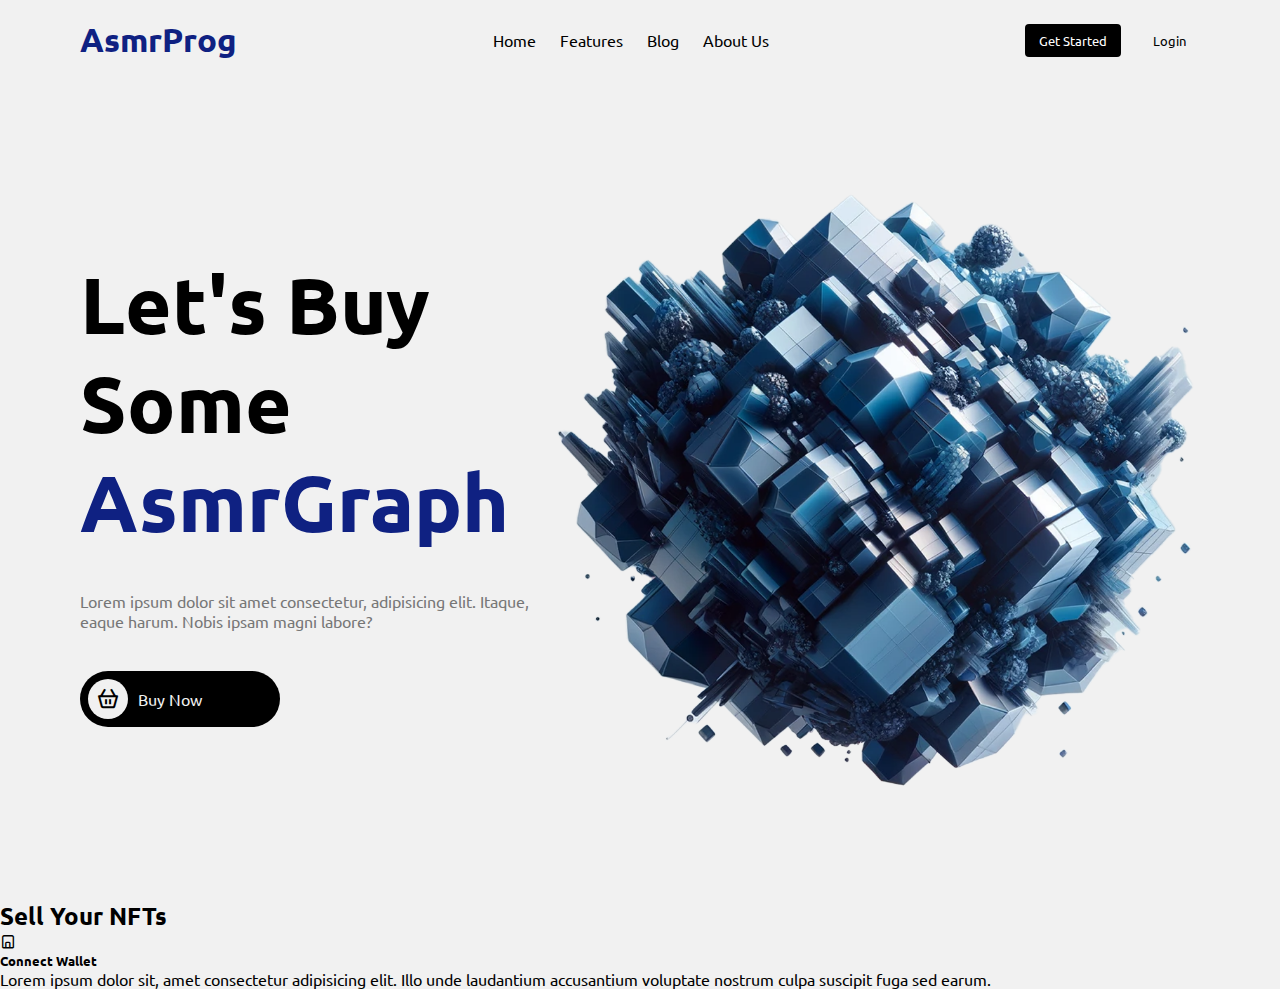
==== Responsive NFT Website/index.html @ 42018807 "Nav Header" ====
<!DOCTYPE html>
<html lang="en">
<head>
    <meta charset="UTF-8">
    <meta name="viewport" content="width=device-width, initial-scale=1.0">
    <link href='https://unpkg.com/boxicons@2.1.4/css/boxicons.min.css' rel='stylesheet'>
    <link rel="stylesheet" href="../Responsive NFT Website/style.css">
    <link rel="icon" type="image/png" href="../Responsive NFT Website/header.png">
    <title>Responsive NFT</title>
</head>

<body>
    <nav>
        <a href="#" class="logo">AsmrProg</a>
        <div class="links">
            <a href="#">Home</a>
            <a href="#">Features</a>
            <a href="#">Blog</a>
            <a href="#">About Us</a>
        </div>
        <div class="login">
            <button class="signup">Get Started</button>
            <button>Login</button>
        </div>
    </nav>

    <header>
        <div class="left">
            <h1>Let's Buy Some <span>AsmrGraph</span></h1>
            <p>Lorem ipsum dolor sit amet consectetur, adipisicing elit. 
            Itaque, eaque harum. Nobis ipsam magni labore?
            </p>
            <a href="#">
                <i class='bx bx-basket' ></i>
                <span>Buy Now</span>
            </a>
        </div>
        <img src="../Responsive NFT Website/header.png">
    </header>
    <h2 class="separator">Sell Your NFTs</h2>

    <div class="sell-nft">
        <div class="item">
            <div class="header">
                <i class='bx bx-wallet-alt bx-tada bx-rotate-90' ></i>
                <h5>Connect Wallet</h5>
            </div>
            <p>Lorem ipsum dolor sit, amet consectetur adipisicing elit. Illo unde laudantium accusantium voluptate nostrum culpa suscipit 
                fuga sed earum.
            </p>
        </div>
    </div>
</body>
</html>
---- Responsive NFT Website/style.css ----
@import url('https://fonts.googleapis.com/css2?family=Ubuntu:ital,wght@0,300;0,400;0,500;0,700;1,300;1,400;1,500;1,700&display=swap');

*{
    margin: 0;
    padding: 0;
    box-sizing: border-box;
    font-family: 'Ubuntu', sans-serif;
}

a{
    text-decoration: none;
    color: #000;
}

img{
    object-fit: cover;
}

body{
    background-color: #f1f1f1;
}

nav{
    padding: 0 80px;
    display: flex;
    align-items: center;
    justify-content: space-between;
    height: 80px;
}

nav a.logo{
    font-size: 33px;
    color: #0f2182;
    font-weight: 600;
}

nav .links a:not(:last-child) {
    padding-right: 20px;
}

nav .login button {
    padding: 8px 14px;
    border: none;
    cursor: pointer;
    background-color: transparent;
}

nav .login button.signup{
    background-color: #000;
    margin-right: 14px;
    color:white;
    border-radius: 4px;
}

header{
    padding: 0 80px;
    height: calc(100vh - 80px);
    display: flex;
    align-items: center;
    justify-content: space-between;
}

header .left{
    width: 700px;
}

header .left h1{
    font-size: 80px;
}

header .left h1 span{
    color:#0f2182;
}

header .left p{
    margin: 40px 0;
    color: #777;
}

header .left a{
    display: flex;
    align-items: center;
    background-color: #000;
    width: 200px;
    padding: 8px;
    border-radius: 60px;
}

header .left a i {
    background-color: #f1f1f1;
    font-size: 24px;
    padding: 8px;
    border-radius: 50%;
}

header .left a span{
    color: #f1f1f1;
    margin-left: 10px;
}

header img{
    width: 650px;
}
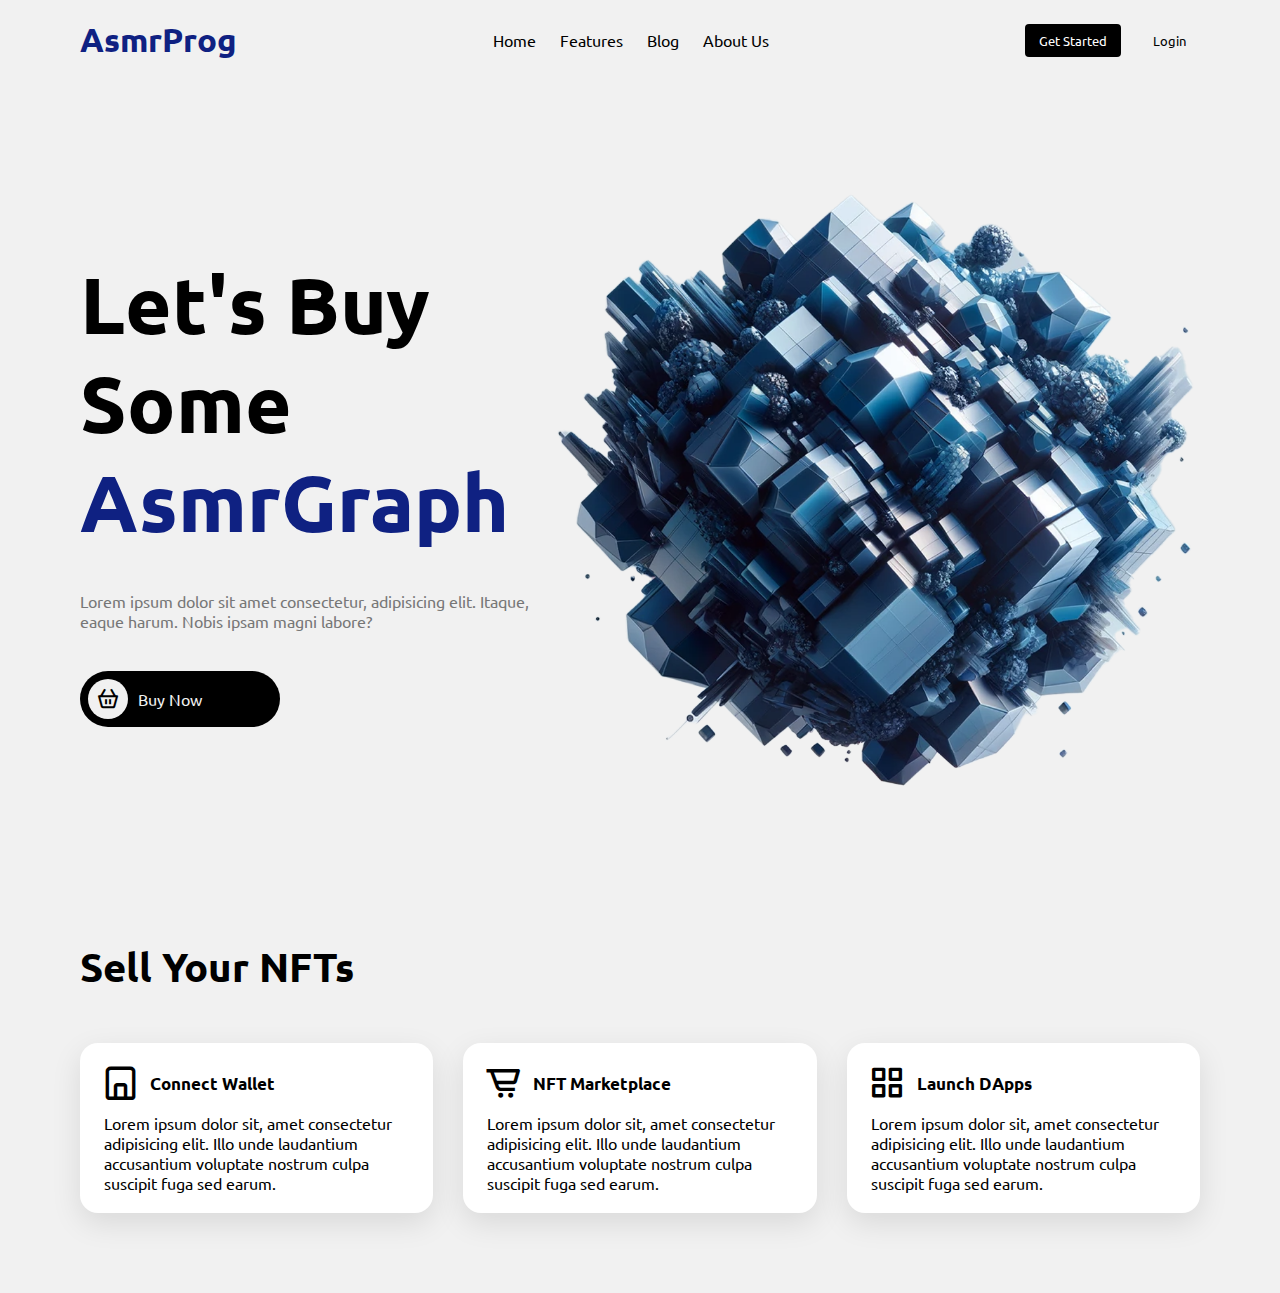
==== commit d6f2d708: "Tiếp Theo" ====
--- a/Responsive NFT Website/index.html
+++ b/Responsive NFT Website/index.html
@@ -49,6 +49,26 @@
                 fuga sed earum.
             </p>
         </div>
+
+        <div class="item">
+            <div class="header">
+                <i class='bx bx-cart-alt'></i>
+                <h5>NFT Marketplace</h5>
+            </div>
+            <p>Lorem ipsum dolor sit, amet consectetur adipisicing elit. Illo unde laudantium accusantium voluptate nostrum culpa suscipit 
+                fuga sed earum.
+            </p>
+        </div>
+
+        <div class="item">
+            <div class="header">
+                <i class='bx bx-grid-alt'></i>
+                <h5>Launch DApps</h5>
+            </div>
+            <p>Lorem ipsum dolor sit, amet consectetur adipisicing elit. Illo unde laudantium accusantium voluptate nostrum culpa suscipit 
+                fuga sed earum.
+            </p>
+        </div>
     </div>
 </body>
 </html>--- a/Responsive NFT Website/style.css
+++ b/Responsive NFT Website/style.css
@@ -102,3 +102,53 @@
     width: 650px;
 }
 
+h2.separator {
+    padding: 0 80px;
+    font-size: 40px;
+    margin-top: 40px;
+}
+
+.sell-nft{
+    padding: 0 80px;
+    margin: 50px 0 80px;
+    display: flex;
+    justify-content: space-between;
+    gap: 30px;
+}
+
+.sell-nft .item{
+    padding: 20px;
+    background: #fff;
+    border-radius: 18px;
+    box-shadow: 0 10px 30px rgba(0, 0, 0, 0.1);
+    transition: all 0.3s ease;
+}
+
+.sell-nft .item:hover{
+    box-shadow: none;
+}
+
+.sell-nft .item .header{
+    display: flex;
+    align-items: center;
+    gap: 10px;
+}
+
+.sell-nft .item .header i{
+    font-size: 40px;
+}
+
+.sell-nft .item .header h5{
+    font-size: 17px;
+}
+
+.sell-nft .item p{
+    margin-top: 10px;
+    padding: 0 4px;
+}
+
+@media screen and (max-width:600px) {
+    nav,header,.sell-nft,.separator{
+        width: 100%;
+    }
+}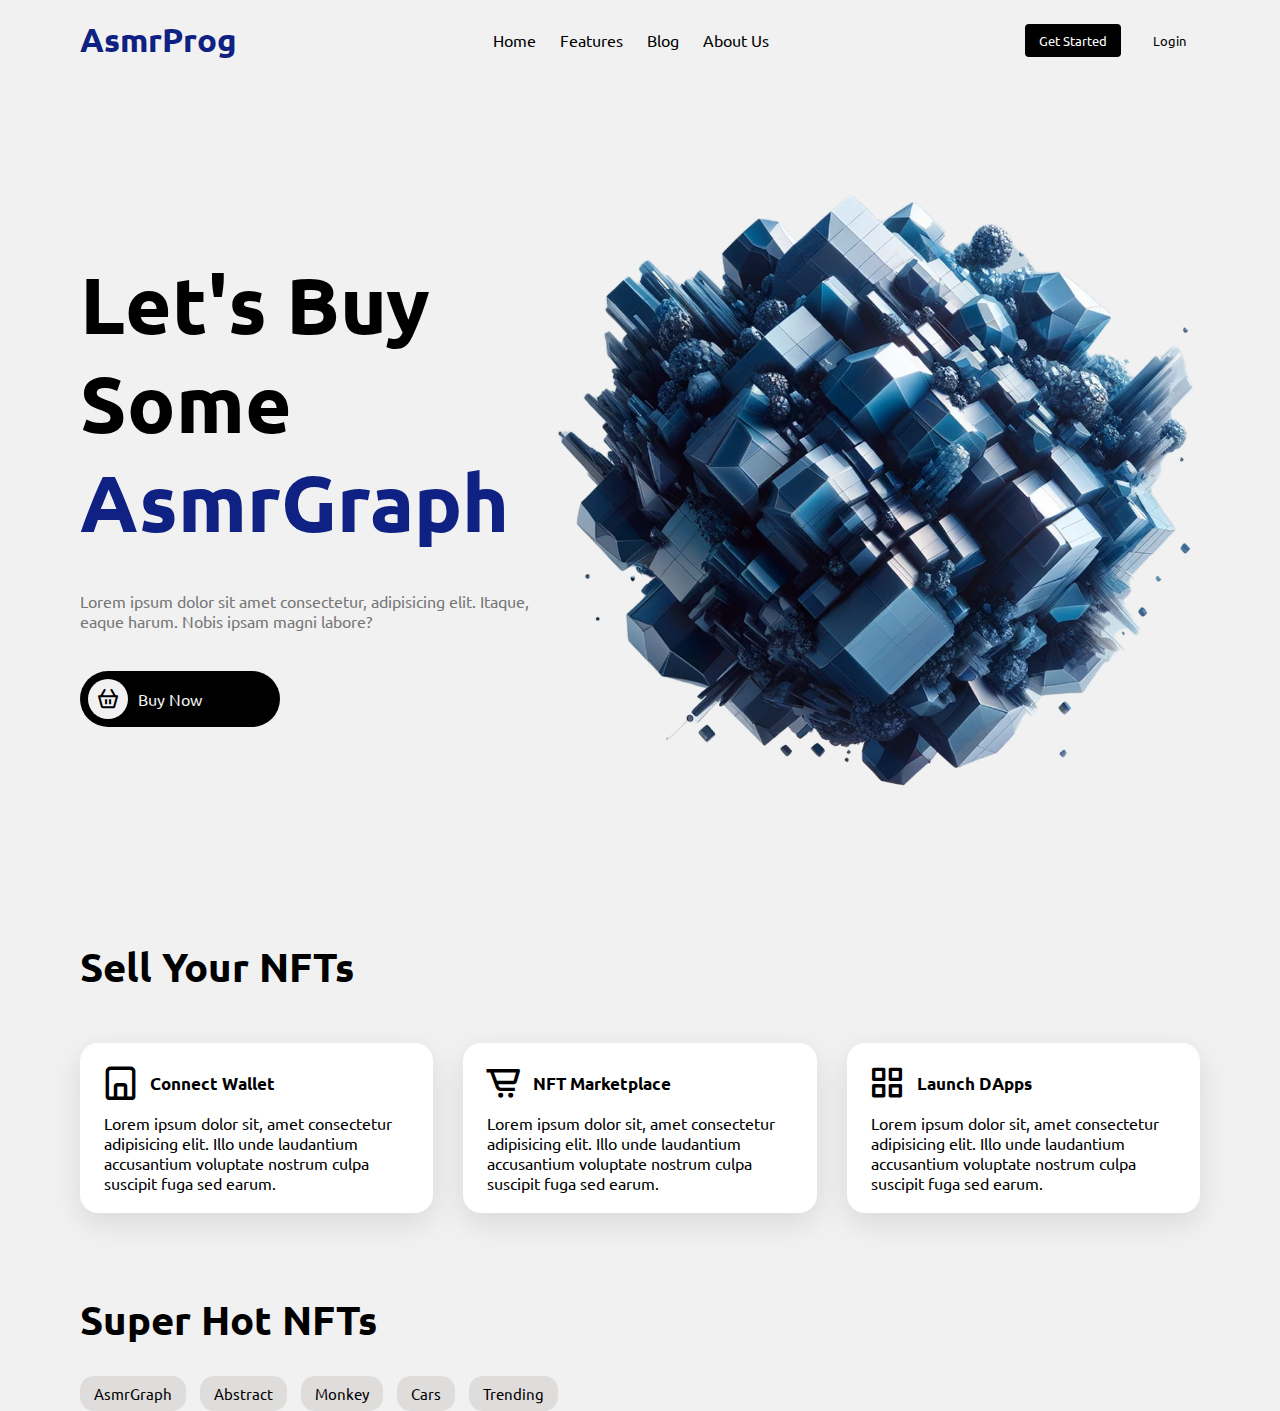
==== commit 5f3c374b: "New" ====
--- a/Responsive NFT Website/index.html
+++ b/Responsive NFT Website/index.html
@@ -70,5 +70,17 @@
             </p>
         </div>
     </div>
+
+    <h2 class="separator">Super Hot NFTs</h2>
+
+    <div class="nft-shop">
+        <div class="category">
+            <a href="#">AsmrGraph</a>
+            <a href="#">Abstract</a>
+            <a href="#">Monkey</a>
+            <a href="#">Cars</a>
+            <a href="#">Trending</a>
+        </div>
+    </div>
 </body>
 </html>--- a/Responsive NFT Website/style.css
+++ b/Responsive NFT Website/style.css
@@ -147,6 +147,25 @@
     padding: 0 4px;
 }
 
+.nft-shop {
+    padding: 0 80px;
+    margin-top: 30px;
+}
+
+.nft-shop .category{
+    display: flex;
+    gap: 14px;
+}
+
+.nft-shop .category a{
+    background-color: #dfdcdc;
+    padding: 8px 14px;
+    font-size: 15px;
+    border-radius: 14px;
+    transition: all 0.3s ease;
+}
+
+
 @media screen and (max-width:600px) {
     nav,header,.sell-nft,.separator{
         width: 100%;
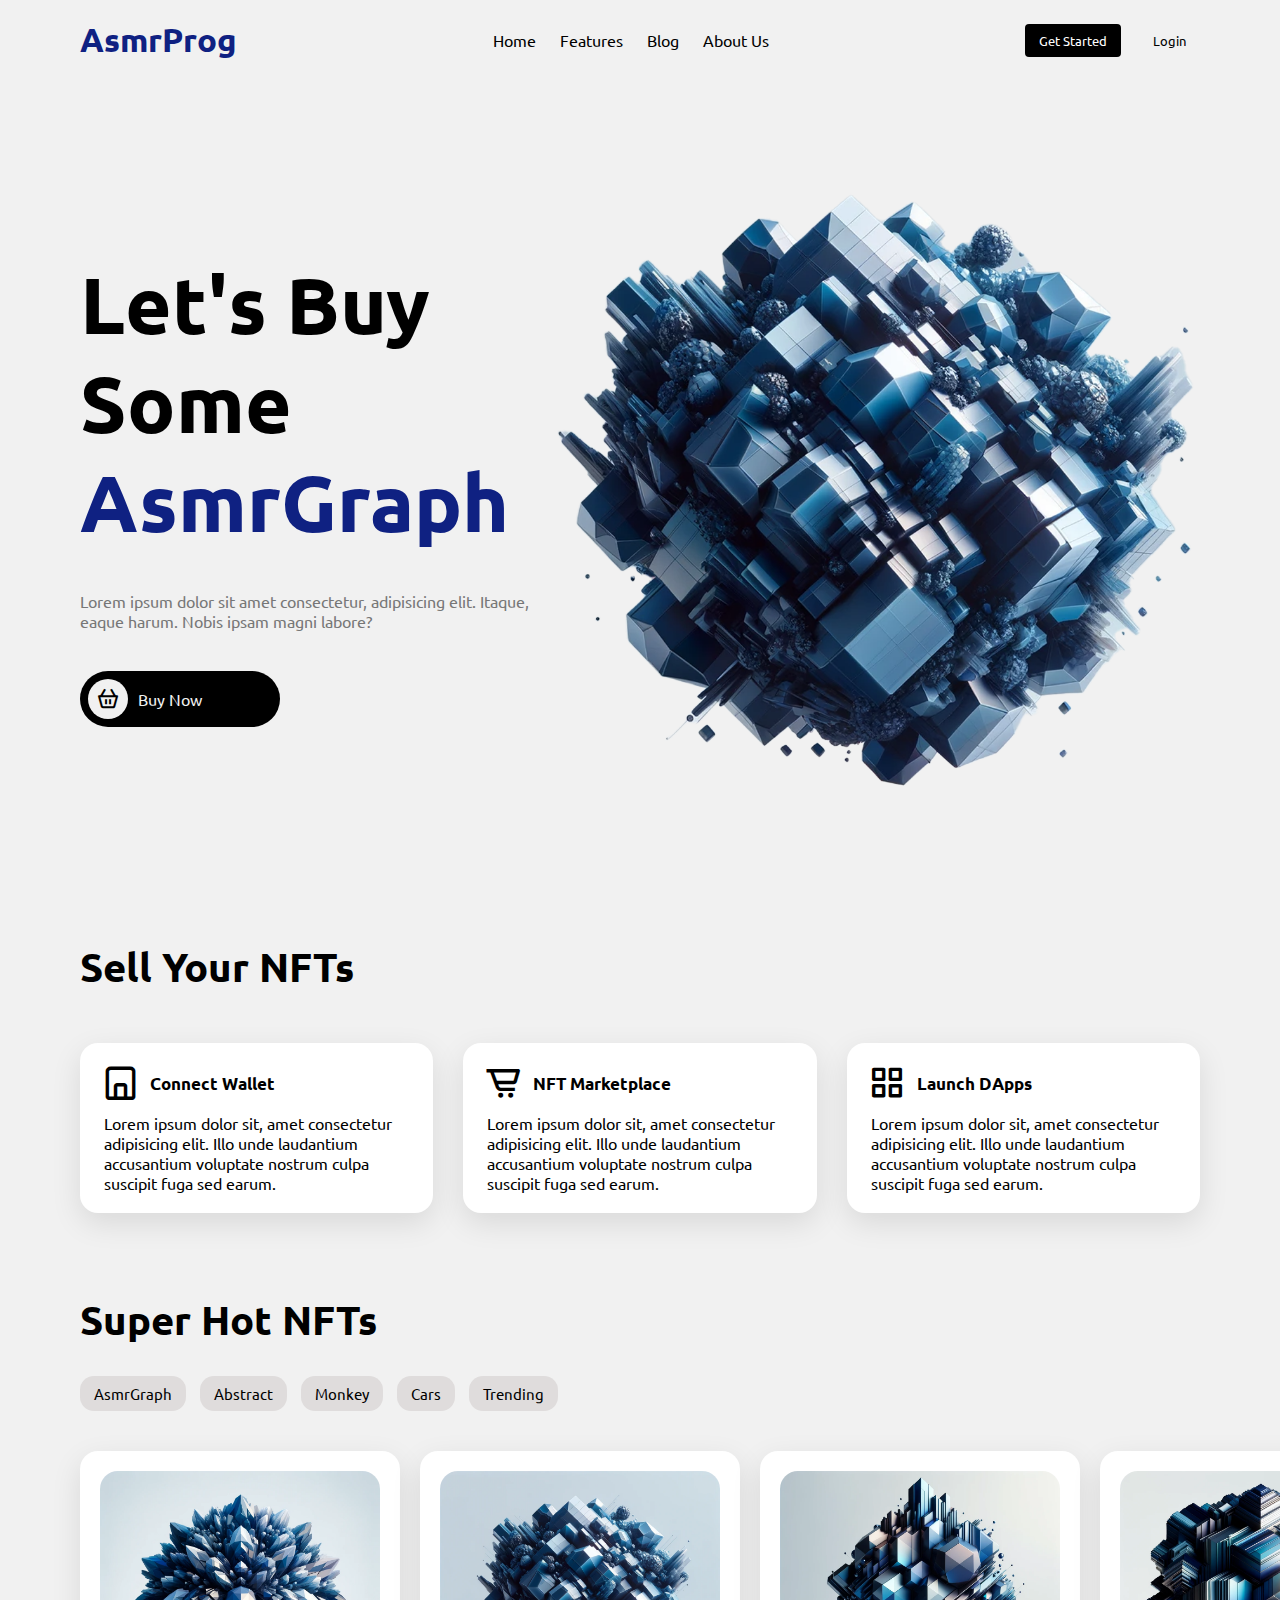
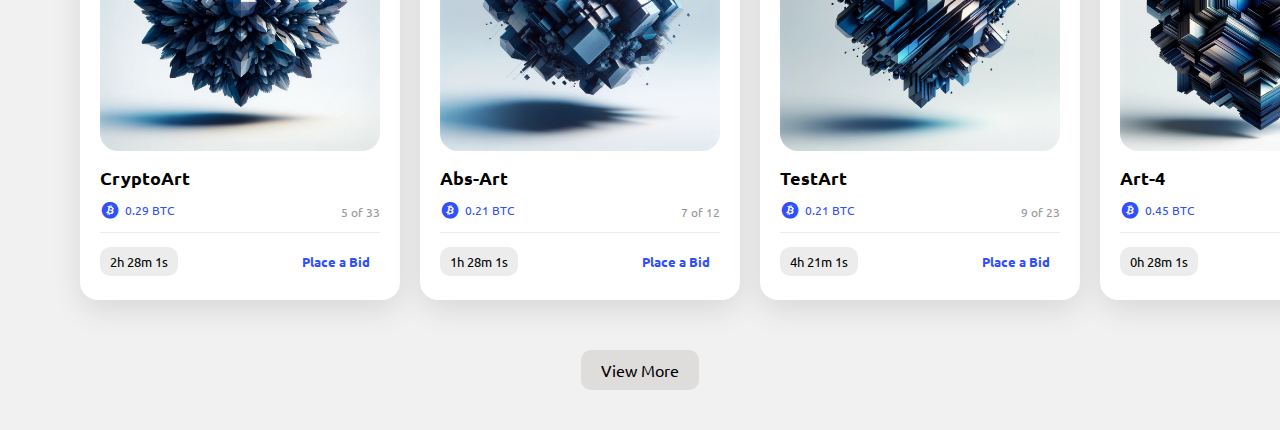
==== commit 8c67bdff: "19/02/2024" ====
--- a/Responsive NFT Website/index.html
+++ b/Responsive NFT Website/index.html
@@ -81,6 +81,84 @@
             <a href="#">Cars</a>
             <a href="#">Trending</a>
         </div>
+
+        <div class="nft-list">
+            <div class="item">
+                <img src="../Responsive NFT Website/item-1.png">
+                <div class="info">
+                    <div>
+                        <h5>CryptoArt</h5>
+                        <div class="btc">
+                            <i class='bx bxl-bitcoin'></i>
+                            <p>0.29 BTC</p>
+                        </div>
+                    </div>
+                    <p>5 of 33</p>
+                </div>
+                <div class="bid">
+                    <p>2h 28m 1s</p>
+                    <a href="#">Place a Bid</a>
+                </div>
+            </div>
+
+            <div class="item">
+                <img src="../Responsive NFT Website/item-2.png">
+                <div class="info">
+                    <div>
+                        <h5>Abs-Art</h5>
+                        <div class="btc">
+                            <i class='bx bxl-bitcoin'></i>
+                            <p>0.21 BTC</p>
+                        </div>
+                    </div>
+                    <p>7 of 12</p>
+                </div>
+                <div class="bid">
+                    <p>1h 28m 1s</p>
+                    <a href="#">Place a Bid</a>
+                </div>
+            </div>
+
+            <div class="item">
+                <img src="../Responsive NFT Website/item-3.png">
+                <div class="info">
+                    <div>
+                        <h5>TestArt</h5>
+                        <div class="btc">
+                            <i class='bx bxl-bitcoin'></i>
+                            <p>0.21 BTC</p>
+                        </div>
+                    </div>
+                    <p>9 of 23</p>
+                </div>
+                <div class="bid">
+                    <p>4h 21m 1s</p>
+                    <a href="#">Place a Bid</a>
+                </div>
+            </div>
+
+            <div class="item">
+                <img src="../Responsive NFT Website/item-4.png">
+                <div class="info">
+                    <div>
+                        <h5>Art-4</h5>
+                        <div class="btc">
+                            <i class='bx bxl-bitcoin'></i>
+                            <p>0.45 BTC</p>
+                        </div>
+                    </div>
+                    <p>1 of 33</p>
+                </div>
+                <div class="bid">
+                    <p>0h 28m 1s</p>
+                    <a href="#">Place a Bid</a>
+                </div>
+            </div>
+        </div>
+    </div>
+
+    <div class="view-more">
+        <button>View More</button>
     </div>
 </body>
 </html>--- a/Responsive NFT Website/style.css
+++ b/Responsive NFT Website/style.css
@@ -116,7 +116,7 @@
     gap: 30px;
 }
 
-.sell-nft .item{
+.sell-nft .item, .nft-shop .nft-list .item{
     padding: 20px;
     background: #fff;
     border-radius: 18px;
@@ -124,7 +124,7 @@
     transition: all 0.3s ease;
 }
 
-.sell-nft .item:hover{
+.sell-nft .item:hover, .nft-shop .nft-list .item:hover{
     box-shadow: none;
 }
 
@@ -165,6 +165,102 @@
     transition: all 0.3s ease;
 }
 
+.nft-shop .category a:hover{
+    color: #fff;
+    background-color: #6c83c6;
+}
+
+.nft-shop .nft-list{
+    padding: 40px 0;
+    display: flex;
+    justify-content: space-between;
+    gap: 20px;
+}
+
+.nft-shop .nft-list .item img{
+    width: 280px;
+    height: 280px;
+    border-radius: 18px;
+}
+
+.nft-shop .nft-list .item .info{
+    display: flex;
+    align-items: flex-end;
+    justify-content: space-between;
+    padding: 12px 0;
+    border-bottom: 1px solid #edecec;
+}
+
+.nft-shop .nft-list .item .info h5{
+    font-size: 18px;
+}
+
+.nft-shop .nft-list .item .info .btc{
+    margin-top: 10px;
+    display: flex;
+    align-items: center;
+    gap: 5px;
+}
+
+.nft-shop .nft-list .item .info .btc i{
+    font-size: 20px;
+    color: #304ffe;
+}
+
+.nft-shop .nft-list .item .info .btc p{
+    font-size: 12px;
+    color: #304ffe;
+}
+.nft-shop .nft-list .item .info >p{
+    font-size: 12px;
+    color: #989898;
+}
+
+.nft-shop .nft-list .item .bid {
+    padding: 14px 0 4px;
+    display: flex;
+    align-items: center;
+    justify-content: space-between;
+}
+
+.nft-shop .nft-list .item .bid p{
+    padding: 6px 10px;
+    background-color: #edecec;
+    border-radius: 10px;
+    font-size: 13px;
+}
+
+.nft-shop .nft-list .item .bid a{
+    padding: 6px 10px;
+    background-color: #edecec;
+    border-radius: 10px;
+    font-size: 13px;
+    color: #304ffe;
+    background: transparent;
+    font-weight: bold;
+    transition: all 0.3s ease;
+}
+
+.view-more {
+    margin: 10px 0 40px;
+    display: flex;
+    justify-content: center;
+}
+.view-more button{
+    padding: 10px 20px;
+    border: none;
+    border-radius: 10px;
+    font-size: 16px;
+    background: #dfdcdc;
+    cursor: pointer;
+    transform: all 0.3s ease;
+}
+
+.view-more button:hover{
+    color: #fff;
+    background: #777;
+}
+
 
 @media screen and (max-width:600px) {
     nav,header,.sell-nft,.separator{
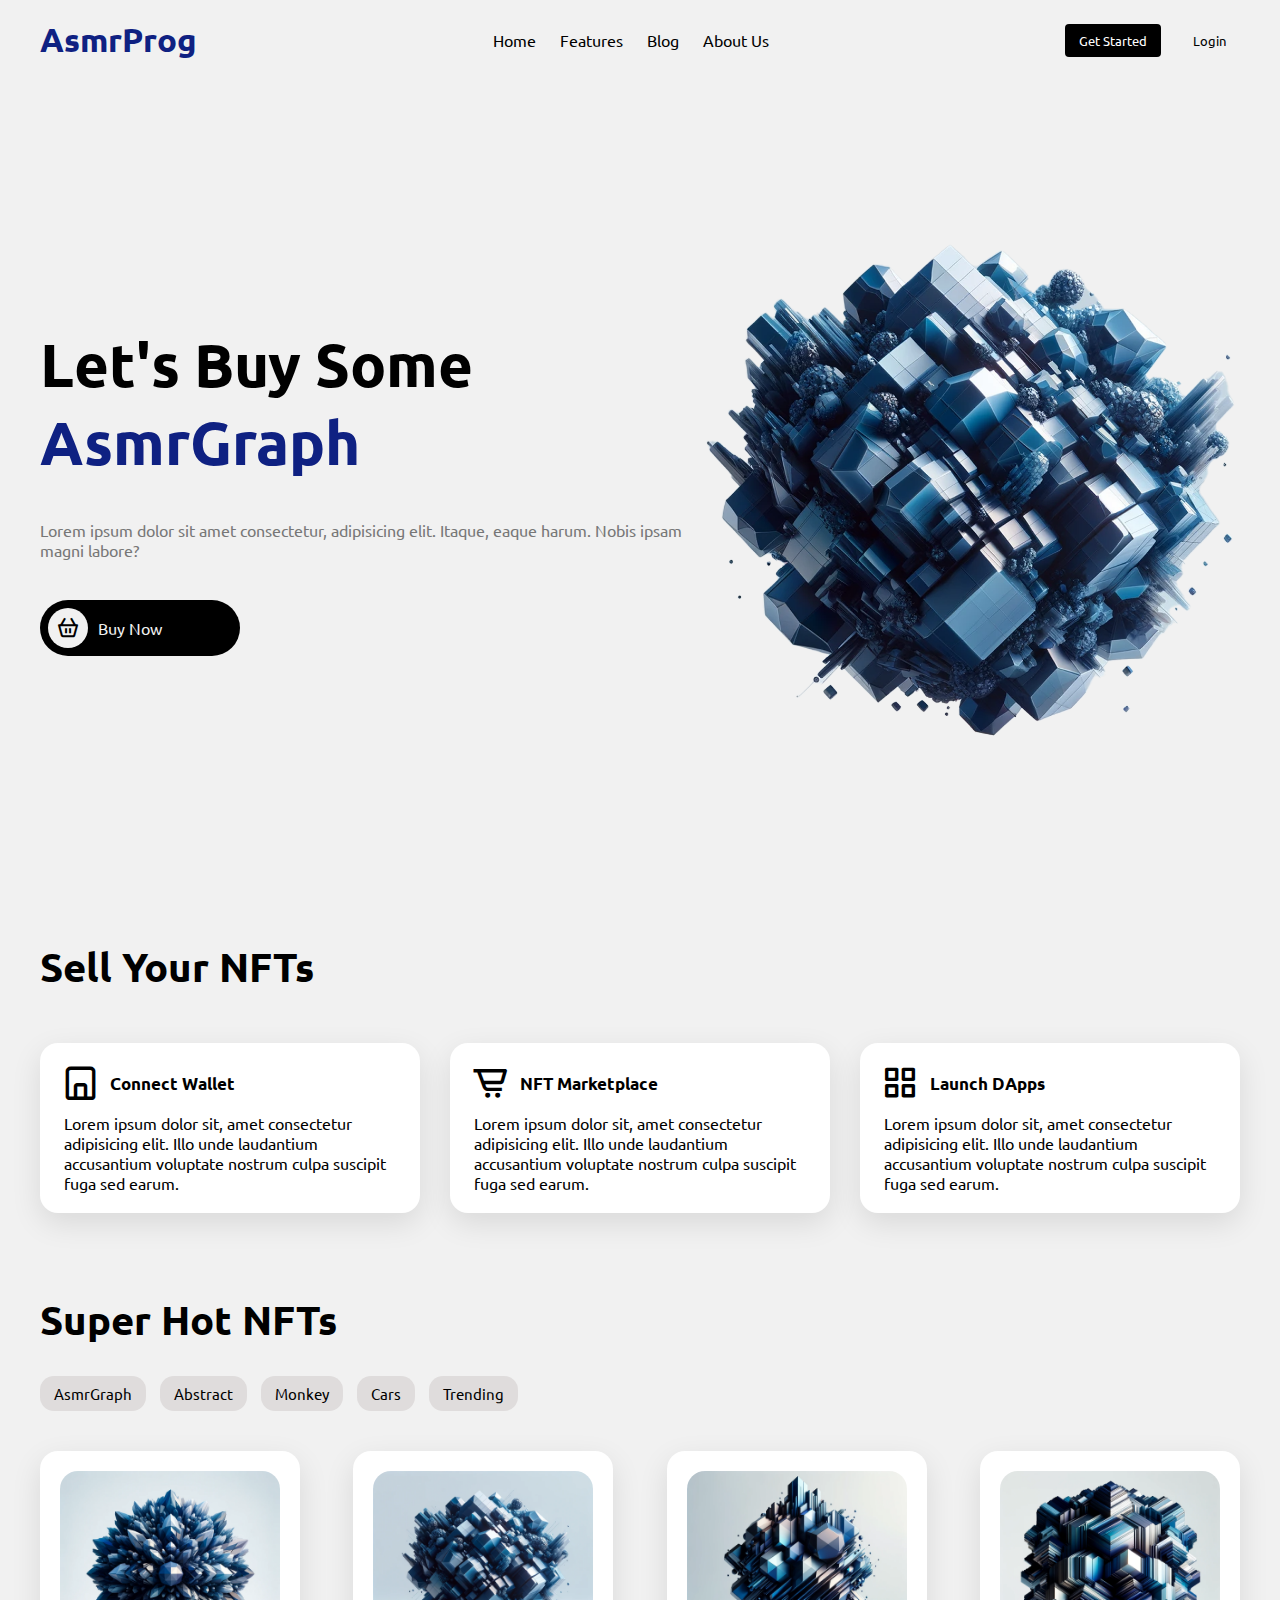
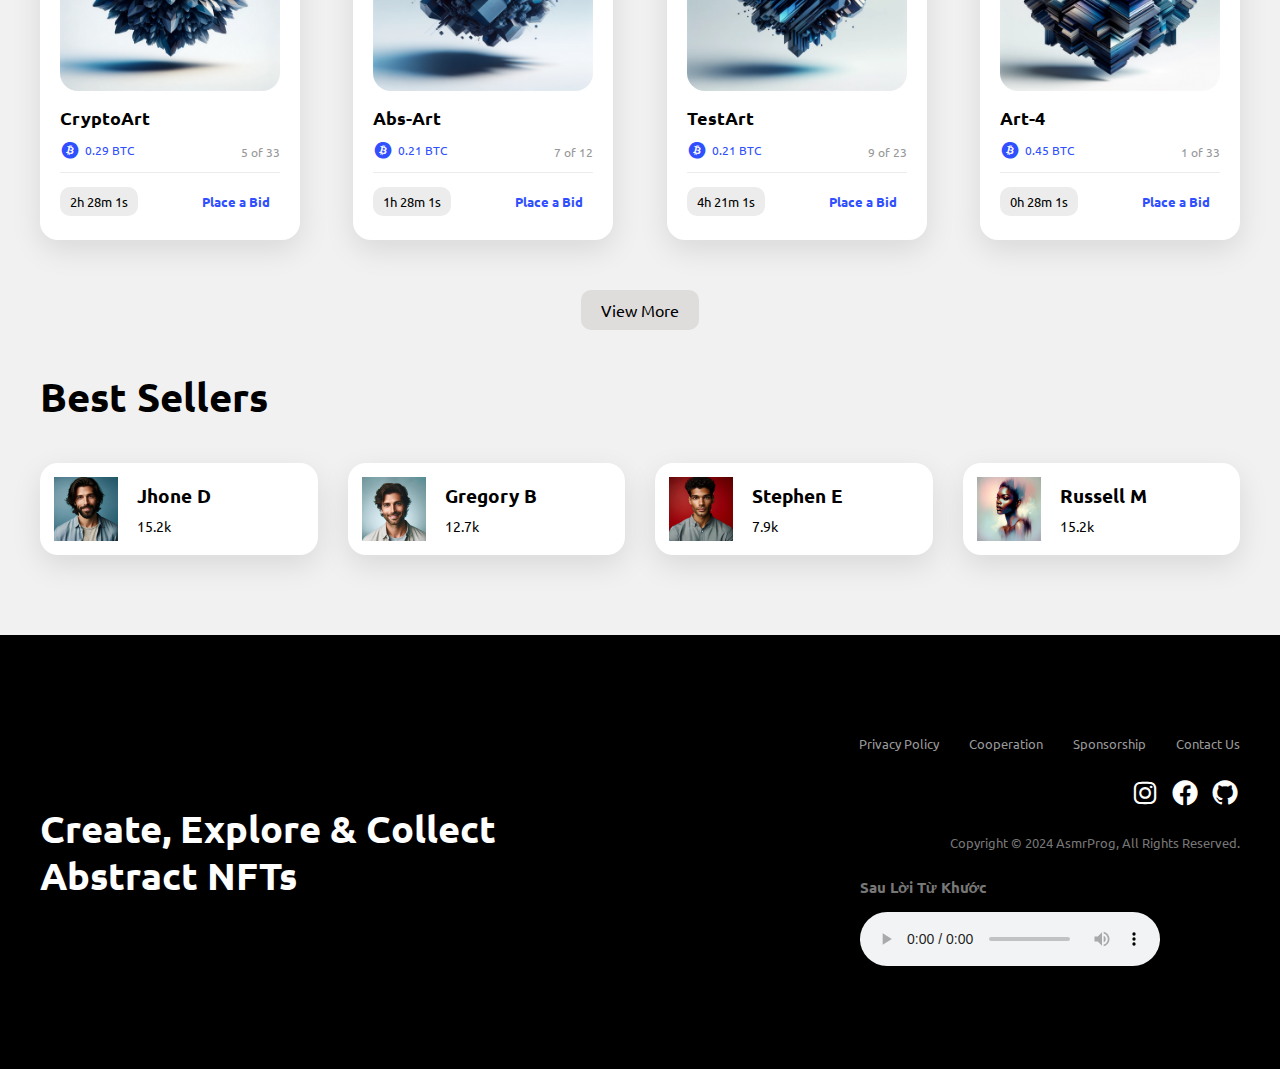
==== commit 71f6ce87: "Finish 20/02/2024" ====
--- a/Responsive NFT Website/index.html
+++ b/Responsive NFT Website/index.html
@@ -160,5 +160,67 @@
     <div class="view-more">
         <button>View More</button>
     </div>
+
+    <h2 class="separator">Best Sellers</h2>
+
+    <div class="sellers">
+        <div class="item">
+            <img src="../Responsive NFT Website/profile-1.png">
+            <div class="info">
+                <h3>Jhone D</h3>
+                <p>15.2k</p>
+            </div>
+        </div>
+
+        <div class="item">
+            <img src="../Responsive NFT Website/profile-2.png">
+            <div class="info">
+                <h3>Gregory B</h3>
+                <p>12.7k</p>
+            </div>
+        </div>
+
+        <div class="item">
+            <img src="../Responsive NFT Website/profile-3.png">
+            <div class="info">
+                <h3>Stephen E</h3>
+                <p>7.9k</p>
+            </div>
+        </div>
+
+        <div class="item">
+            <img src="../Responsive NFT Website/profile-4.png">
+            <div class="info">
+                <h3>Russell M</h3>
+                <p>15.2k</p>
+            </div>
+        </div>
+    </div>
+
+    <footer>
+        <h3>Create, Explore & Collect Abstract NFTs</h3>
+        <div class="right">
+            <div class="links">
+                <a href="#">Privacy Policy</a>
+                <a href="#">Cooperation</a>
+                <a href="#">Sponsorship</a>
+                <a href="#">Contact Us</a>
+            </div>
+
+            <div class="social">
+                <i class='bx bxl-instagram'></i>
+                <i class='bx bxl-facebook-circle' ></i>
+                <i class='bx bxl-github' ></i>
+            </div>
+            <p>Copyright © 2024 AsmrProg, All Rights Reserved.</p>
+
+            <div class="music">
+                <p>Sau Lời Từ Khước</p>
+                <audio controls loop autoplay> 
+                    <source src="../Responsive NFT Website/Sau lời từ khước (OST MAI) _ Phan Mạnh Quỳnh _ Lyrics video.mp4">
+                </audio>
+            </div>
+        </div>
+    </footer>
 </body>
 </html>--- a/Responsive NFT Website/style.css
+++ b/Responsive NFT Website/style.css
@@ -124,7 +124,7 @@
     transition: all 0.3s ease;
 }
 
-.sell-nft .item:hover, .nft-shop .nft-list .item:hover{
+.sell-nft .item:hover, .nft-shop .nft-list .item:hover, .sellers .item:hover{
     box-shadow: none;
 }
 
@@ -241,6 +241,10 @@
     transition: all 0.3s ease;
 }
 
+.nft-shop .nft-list .item .bid a:hover{
+    background-color: #000;
+    color: #fff;
+}
 .view-more {
     margin: 10px 0 40px;
     display: flex;
@@ -261,9 +265,317 @@
     background: #777;
 }
 
-
-@media screen and (max-width:600px) {
-    nav,header,.sell-nft,.separator{
+.sellers {
+    padding: 0 80px;
+    margin: 40px 0 80px;
+    display: flex;
+    gap: 30px;
+}
+.sellers .item {
+    display: flex;
+    width: 25%;
+    padding: 14px;
+    align-items: center;
+    background: #fff;
+    border-radius: 18px;
+    box-shadow: 0 10px 30px rgba(0, 0, 0, 0.1);
+    cursor: pointer;
+    transition: all 0.3s ease;
+    gap: 14px;
+}
+.sellers .item img{
+    width: 64px;
+}
+
+.sellers .item .info{
+    padding: 5px;
+    justify-content: space-between;
+}
+
+.sellers .item .info p{
+        font-size: 14px;
+        margin-top: 8px;
+}
+
+footer{
+    padding: 100px 80px;
+    background-color: #000;
+    color: #fff;
+    display: flex;
+    align-items: center;
+    justify-content: space-between;
+}
+
+footer h3{
+    font-size: 48px;
+}
+
+footer .right{
+    width: 80%;
+    display: flex;
+    flex-direction: column;
+    align-items: flex-end;
+    gap: 26px;
+}
+
+footer .right .links{
+    display: flex;
+    gap: 30px;
+}
+
+footer .right .links a{
+    color: #989898;
+    font-size: 13px;
+    transition: color 0.3s ease;
+}
+footer .right .links a:hover{
+    color: #fff;
+}
+footer .right .social{
+    display: flex;
+    gap: 10px;
+    align-items: center;
+}
+
+footer .right .social i{
+    font-size: 30px;
+    cursor: pointer;
+    transition: color 0.3s ease;
+}
+
+footer .right .social .bx.bxl-instagram:hover{
+    color: #fb646e;
+}
+footer .right .social .bx.bxl-facebook-circle:hover{
+    color: #304ffe;
+}
+
+footer .right .social .bx.bxl-github:hover{
+    color: #989898;
+}
+
+footer .right p{
+    font-size: 13px;
+    color: #777;
+}
+
+footer .right .music{
+    padding: 0 80px;
+}
+
+footer .right .music p{
+    font-size: 15px;
+    font-weight: bold;
+}
+
+footer .right .music audio{
+    margin-top: 15px;
+}
+@media screen and (max-width:1400px) {
+    nav,
+    header,
+    h2.separator,
+    .sell-nft,
+    .nft-shop,
+    .sellers{
+        padding: 0 40px;
+    }
+
+    header .left h1{
+        font-size: 60px;
+    }
+
+    header img{
+        width: 540px;
+    }
+
+    .nft-shop .nft-list .item img{
+        width: 220px;
+        height: 220px;
+    }
+
+    footer{
+        padding: 100px 40px;
+    }
+
+    footer h3{
+        font-size: 38px;
+    }
+}
+
+@media screen and (max-width: 1200px) {
+    header .left h1{
+        font-size: 48px;
+    }
+
+    header img{
+        width: 480px;
+    }
+
+    h2.separator{
+        font-size: 34px;
+    }
+
+    .sell-nft .item .header i{
+        font-size: 36px;
+    }
+
+    .sell-nft .item .header h5{
+        font-size: 15px;
+    }
+
+    .sell-nft .item p{
+        font-size: 13px;
+    }
+
+    .nft-shop .nft-list {
+        flex-wrap: wrap;
+        row-gap: 30px;
+    }
+
+    .nft-shop .nft-list .item{
+        width: 48%;
+    }
+
+    .nft-shop .nft-list .item img{
         width: 100%;
-    }
+        height: auto;
+    }
+
+    .sellers {
+        flex-wrap: wrap;
+    }
+
+    .sellers .item{
+        width: 48%;
+    }
+
+    footer .links a{
+        font-size: 15px;
+    }
+}
+
+@media screen and (max-width:992px) {
+    nav a.logo{
+        font-size: 28px;
+    }
+
+    nav .links a{
+        font-size: 14px ;
+    }
+    
+    header{
+        flex-direction: column-reverse;
+        height: auto;
+        margin-bottom: 60px;
+    }
+    
+    header .left{
+        width: 100%;
+    }
+
+    header img{
+        width: 100%;
+    }
+
+    .sell-nft{
+        flex-wrap: wrap;
+        gap: 20px;
+    }
+
+    .sell-nft .item{
+        width: 48%;
+    }
+
+    .sellers{
+        gap: 20px;
+    }
+
+    footer{
+        flex-direction: column;
+        padding: 60px 40px;
+    }
+
+    footer h3{
+        margin-bottom: 40px;
+        font-size: 32px;
+    }
+
+    footer .right{
+        width: 100%;
+        align-items: center;
+    }
+}
+
+@media screen and (max-width: 768px) {
+    
+    nav,
+    header,
+    h2.separator,
+    .sell-nft,
+    .nft-shop,
+    .sellers{
+        padding: 0 20px;
+    }
+
+    nav a.logo{
+        display: none;
+    }
+
+    nav .links a{
+        font-size: 12px;
+    }
+
+    nav .login button{
+        font-size: 12px;
+        padding: 6px 10px;
+    }
+
+    header .left h1{
+        font-size: 36px;
+    }
+
+    header .left p{
+        font-size: 14px;
+    }
+
+    header .left a{
+        padding: 6px;
+        width: 160px;
+        font-size: 14px;
+    }
+
+    header .left a i{
+        padding: 6px;
+    }
+
+    h2.separator{
+        font-size: 30px;
+    }
+
+    footer{
+        padding: 40px 20px;
+    }
+
+}
+
+@media screen and (max-width: 576px) {
+    
+    header .left h1{
+        font-size: 30px;
+    }
+
+    .sell-nft .item{
+        width: 100%;
+    }
+
+    .nft-shop .nft-list .item,
+    .sellers .item{
+        width: 47%;
+    }
+
+    .nft-shop .category a{
+        font-size: 13px;
+    }
+
 }